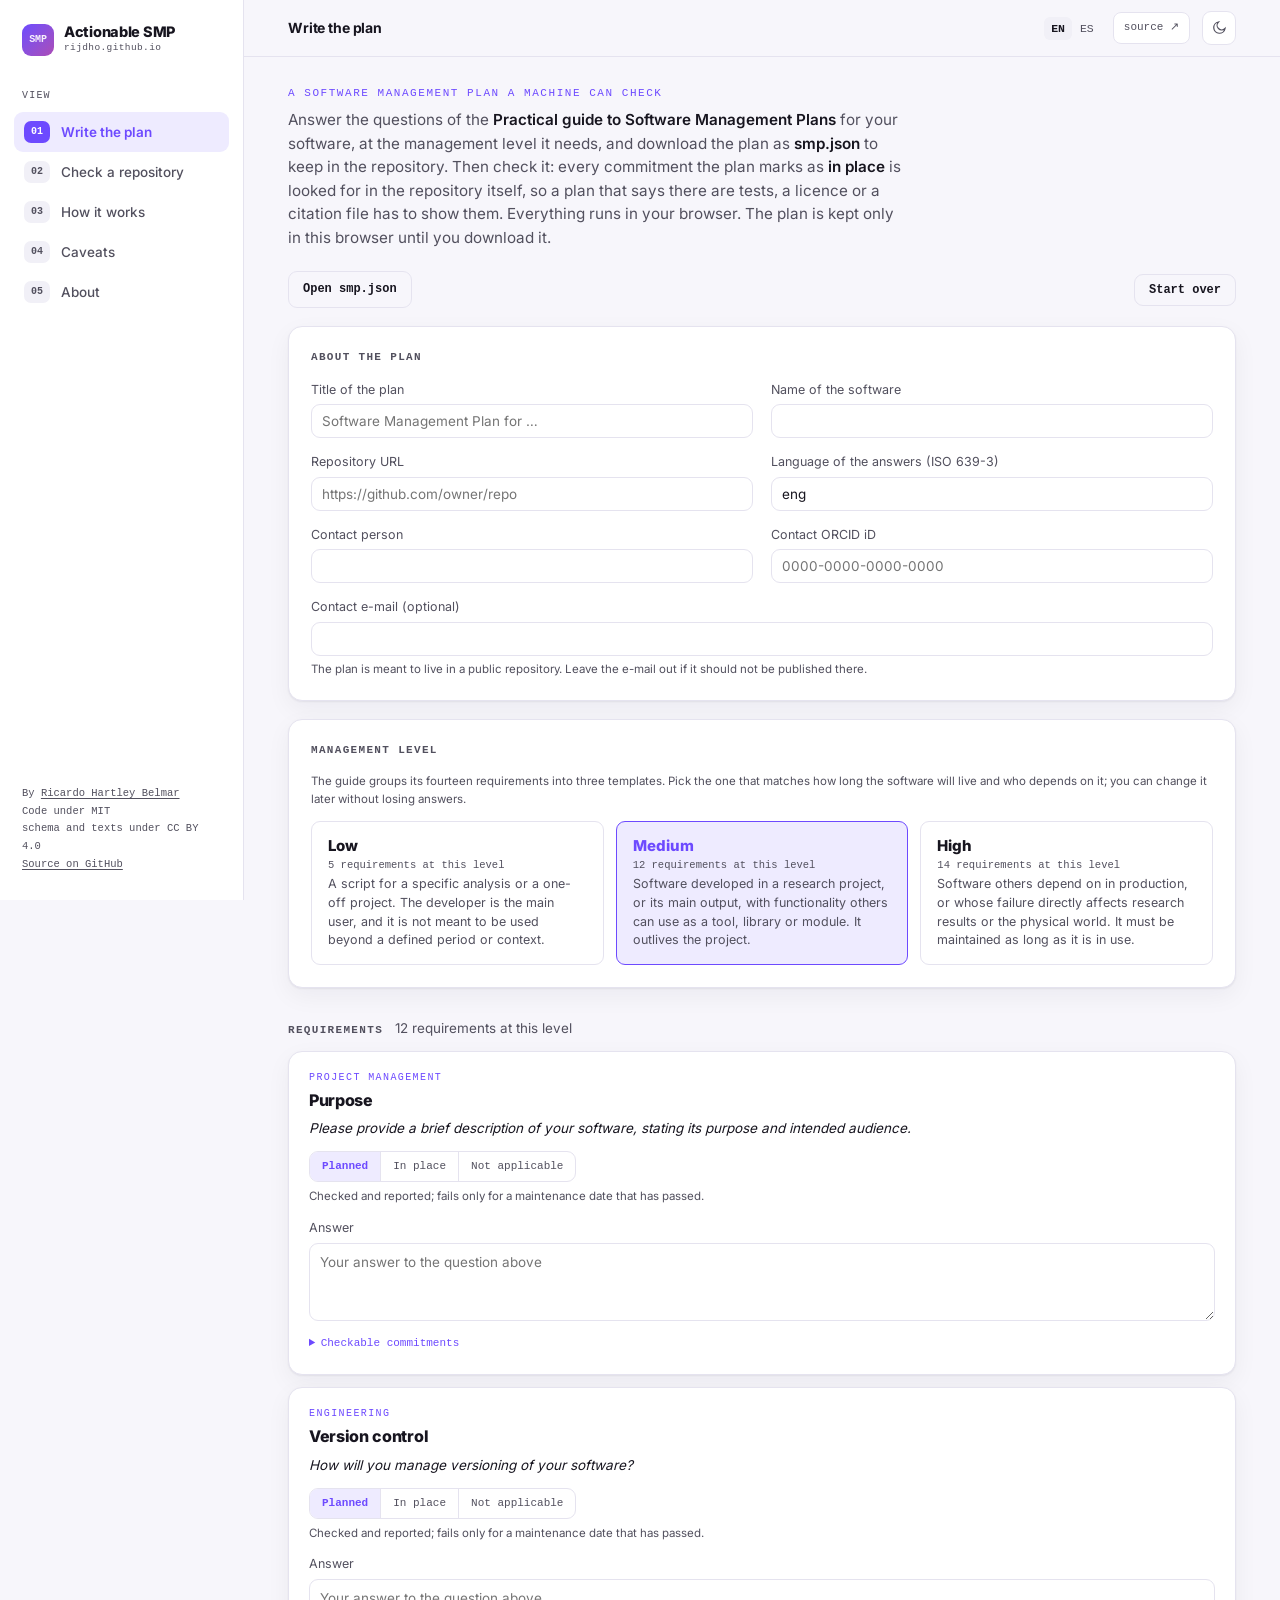
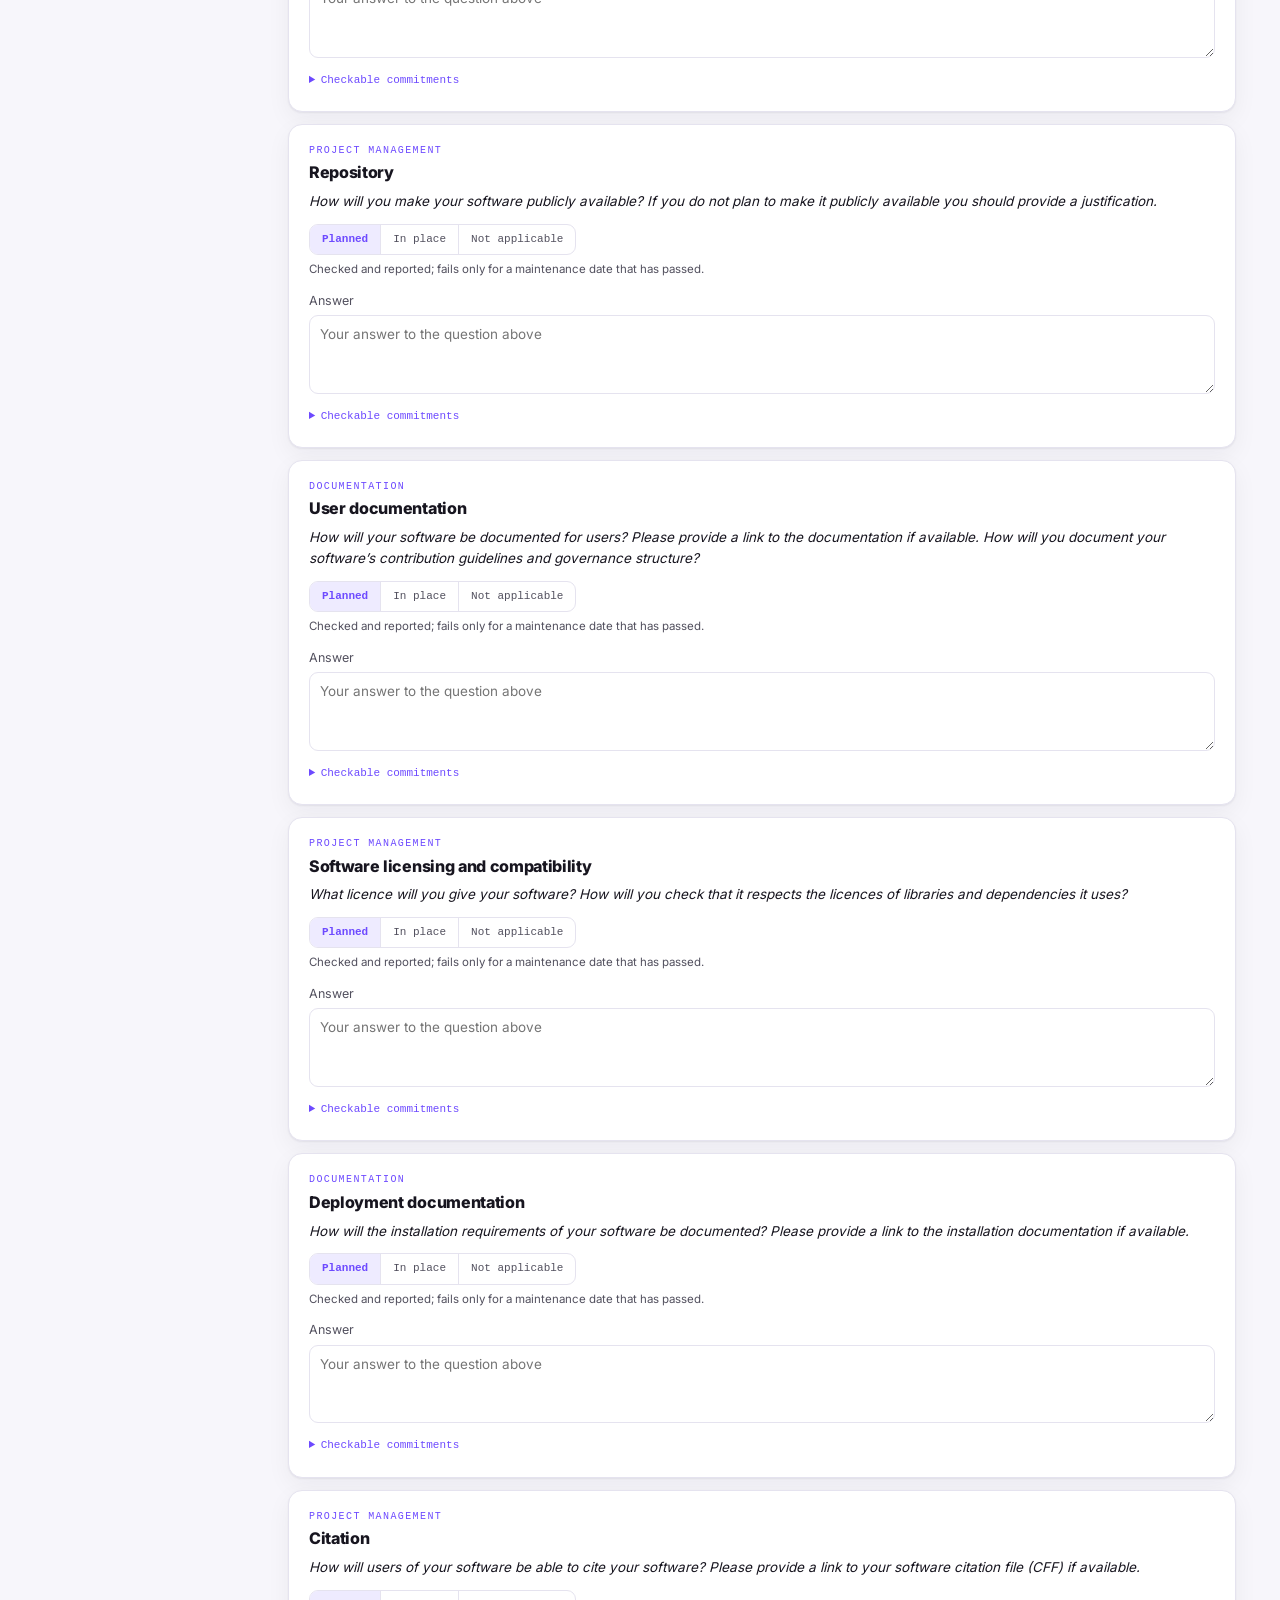
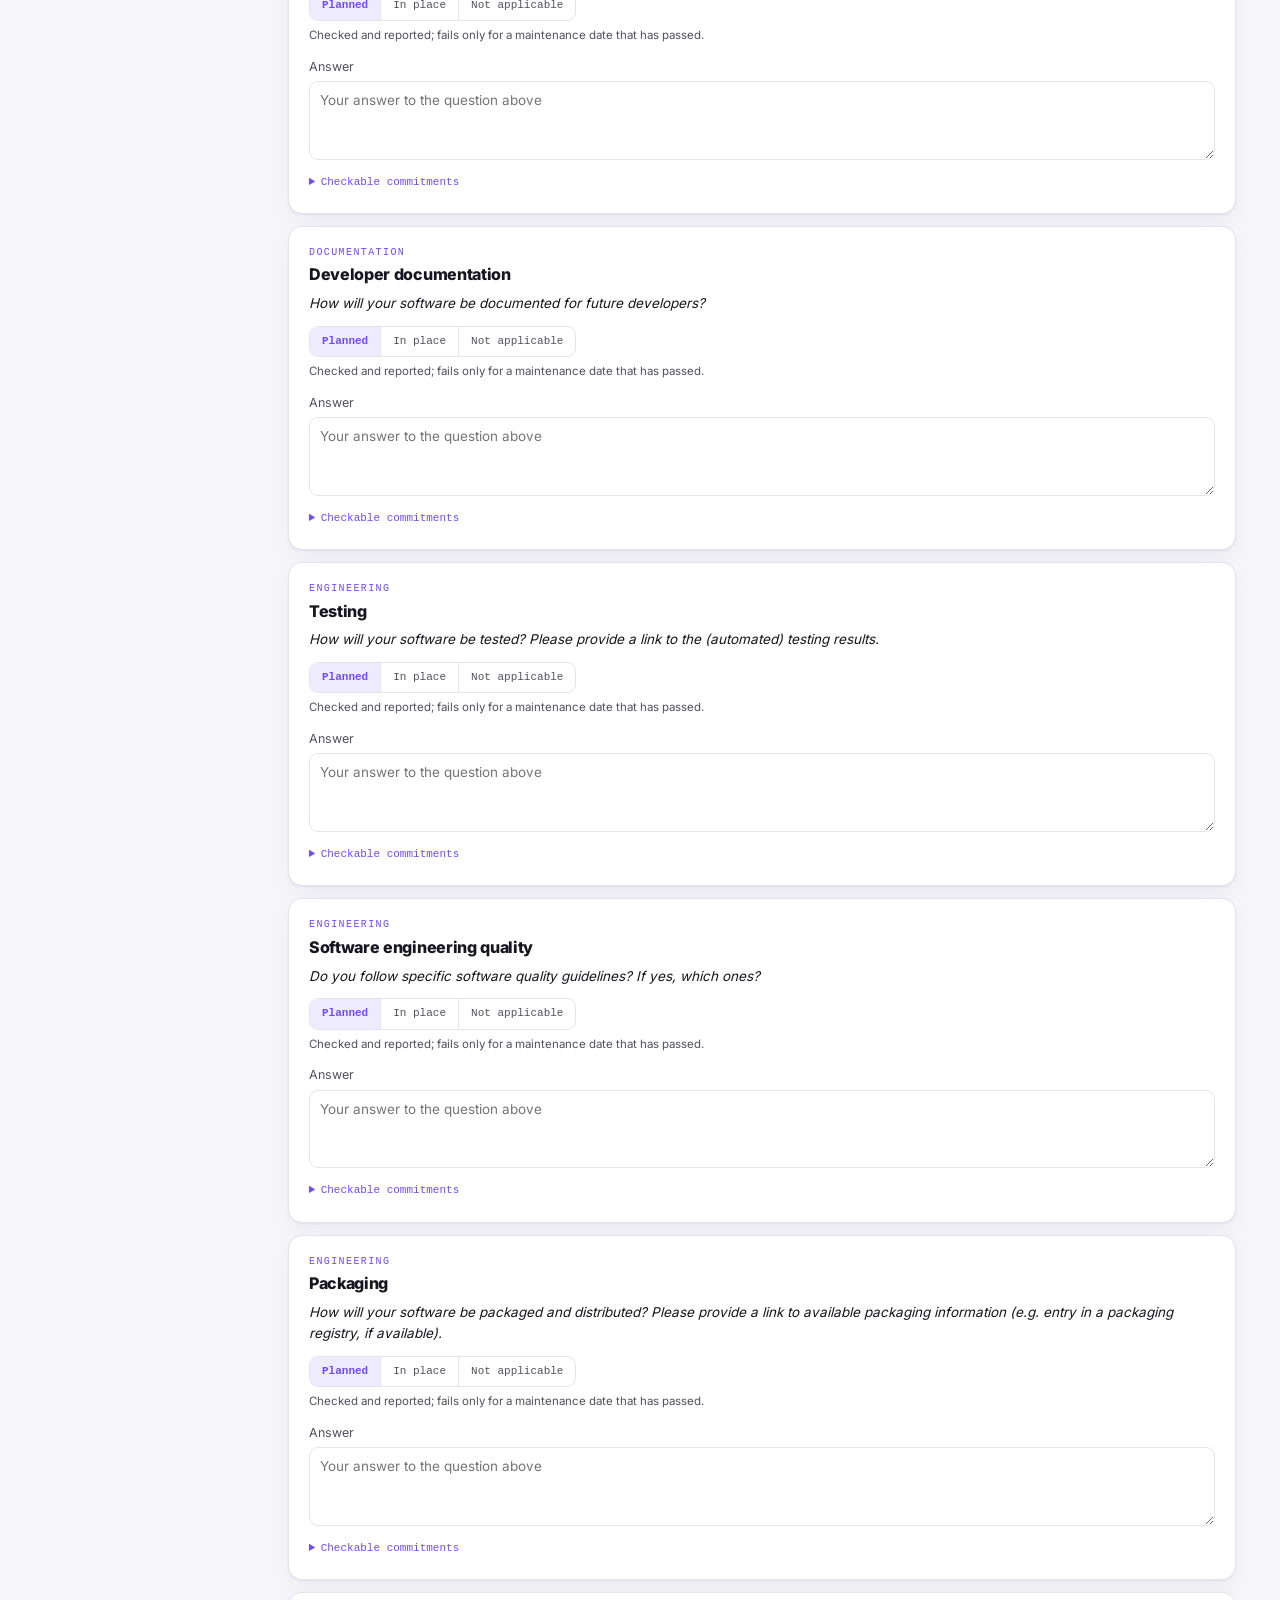
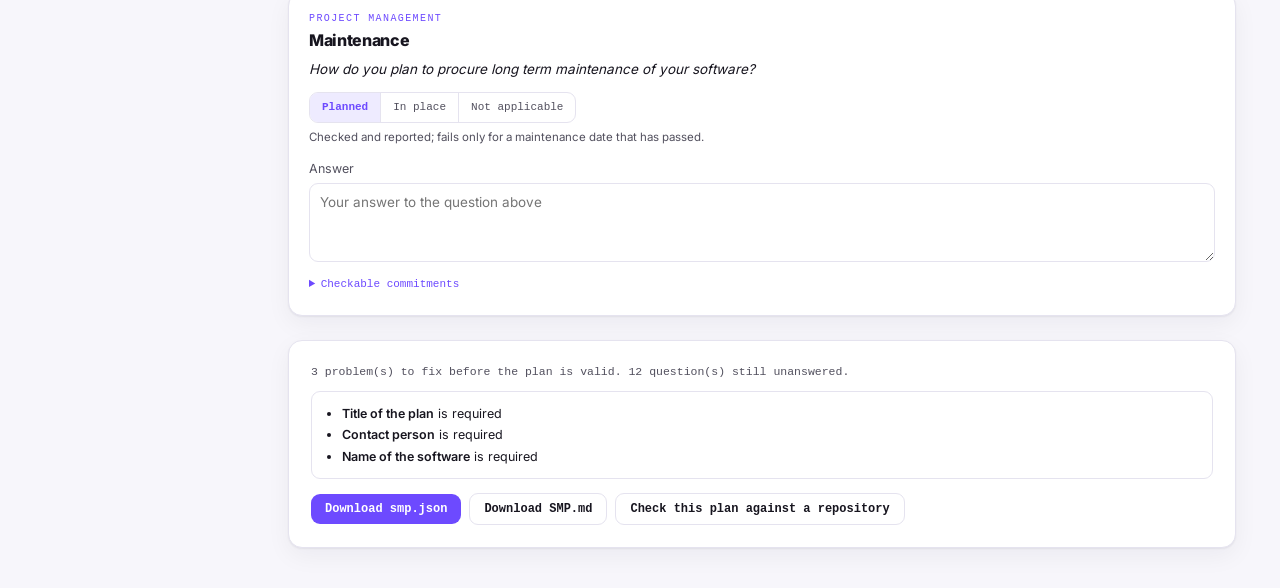
==== index.html @ 316aa871 "Actionable SMP: write a Software Management Plan as smp.json and check it against the repository A s" ====
<!doctype html>
<html lang="en">
<head>
  <meta charset="utf-8" />
  <meta name="viewport" content="width=device-width, initial-scale=1" />
  <!-- Writing a plan touches no network at all; checking one talks to exactly two GitHub hosts.
       Saying so in a policy the browser enforces turns that promise into a guarantee: a font
       CDN slipped in by accident, or an escape missed in a future edit, is blocked rather than
       silently working. `frame-ancestors` is ignored in a meta tag and GitHub Pages cannot set
       headers, so clickjacking is not covered here. -->
  <meta http-equiv="Content-Security-Policy" content="
    default-src 'none';
    script-src 'self';
    style-src 'self';
    font-src 'self';
    img-src 'self' data:;
    connect-src https://api.github.com https://raw.githubusercontent.com;
    form-action 'none';
    base-uri 'none';
    object-src 'none'" />
  <title>Actionable SMP: a Software Management Plan a machine can check</title>
  <meta name="description" data-i18n-attr="content:meta.description"
        content="Write a Software Management Plan as a machine-readable smp.json, following the Practical guide to Software Management Plans, and check what the plan promises against what the repository actually shows." />
  <link rel="icon" href="data:image/svg+xml,%3Csvg xmlns='http://www.w3.org/2000/svg' viewBox='0 0 32 32'%3E%3Crect width='32' height='32' rx='7' fill='%236d4aff'/%3E%3Ctext x='16' y='21' font-size='11' text-anchor='middle' fill='%23ffffff' font-family='monospace' font-weight='bold'%3ESMP%3C/text%3E%3C/svg%3E" />
  <!-- The shared look (a synced copy of the house style), then this tool's own styles. -->
  <link rel="stylesheet" href="./house/house.css?v=18" />
  <link rel="stylesheet" href="./style.css?v=18" />
  <script src="./src/theme-boot.js?v=18"></script>
</head>
<body>
  <div class="app" id="app">
    <aside class="rail" id="rail">
      <div class="brand-mark">
        <a class="brand-glyph" href="./" tabindex="-1" aria-hidden="true"></a>
        <div>
          <p class="brand-name"><a href="./">Actionable SMP</a></p>
          <a class="brand-sub" href="https://rijdho.github.io">rijdho.github.io</a>
        </div>
      </div>
      <p class="nav-label" data-i18n="nav.label">View</p>
      <nav aria-label="View" data-i18n-attr="aria-label:nav.label">
        <button class="nav-item active" data-view="plan" type="button">
          <span class="nav-step">01</span><span data-i18n="nav.plan">Write the plan</span></button>
        <button class="nav-item" data-view="check" type="button">
          <span class="nav-step">02</span><span data-i18n="nav.check">Check a repository</span></button>
        <button class="nav-item" data-view="how" type="button">
          <span class="nav-step">03</span><span data-i18n="how.title">How it works</span></button>
        <button class="nav-item" data-view="caveats" type="button">
          <span class="nav-step">04</span><span data-i18n="caveats.title">Caveats</span></button>
        <button class="nav-item" data-view="about" type="button">
          <span class="nav-step">05</span><span data-i18n="about.title">About</span></button>
      </nav>
      <div class="rail-foot">
        <span data-i18n-html="rail.by">By <a href="https://rijdho.github.io" target="_blank" rel="noreferrer">Ricardo Hartley Belmar</a></span><br />
        <span data-i18n="rail.license.code">Code under MIT</span><br />
        <span data-i18n="rail.license.data">schema and texts under CC BY 4.0</span><br />
        <a href="https://github.com/rijdho/smp-template" target="_blank" rel="noreferrer" data-i18n="rail.source">Source on GitHub</a>
      </div>
    </aside>
    <button class="rail-backdrop" id="rail-backdrop" type="button" tabindex="-1" aria-hidden="true"></button>
    <div class="main-col">
      <div class="cmdbar">
        <button class="menu-btn" id="menu" type="button" aria-controls="rail" aria-expanded="false"
                aria-label="Open the menu" data-i18n-attr="aria-label:ui.menu.aria">
          <svg viewBox="0 0 24 24" aria-hidden="true"><path d="M4 7h16M4 12h16M4 17h16" /></svg>
        </button>
        <h1 class="cmd-title" id="cmd-title" data-i18n="nav.plan">Write the plan</h1>
        <div class="cmd-spacer"></div>
        <nav class="langs" id="lang" aria-label="Language" data-i18n-attr="aria-label:ui.lang.aria"></nav>
        <a class="ghost-btn" href="https://github.com/rijdho/smp-template" target="_blank" rel="noreferrer"
           data-i18n="ui.brand.source">source ↗</a>
        <button class="icon-btn" id="theme" type="button" aria-label="Toggle light/dark theme"
                data-i18n-attr="title:ui.theme.title;aria-label:ui.theme.aria">
          <svg viewBox="0 0 24 24" aria-hidden="true"><path d="M21 12.8A8.5 8.5 0 1 1 11.2 3a6.6 6.6 0 0 0 9.8 9.8Z" /></svg>
        </button>
      </div>
      <main class="content">
        <div class="content-inner">

          <!-- ── 01 Write the plan ─────────────────────────────────────────── -->
          <section class="view" data-view="plan">
            <p class="eyebrow" data-i18n="ui.brand.tagline">A Software Management Plan a machine can check</p>
            <p class="lede" data-i18n-html="ui.lede"></p>

            <!-- Starting a plan: open an existing one, or clear this one. Finishing it is at the bottom. -->
            <div class="toolbar" id="toolbar">
              <label class="btn ghost file-btn"><span data-i18n="plan.import">Open smp.json</span>
                <input type="file" id="import-file" accept=".json,application/json" /></label>
              <span class="validity" id="import-status" aria-live="polite"></span>
              <div class="cmd-spacer"></div>
              <button class="btn ghost danger-quiet" id="new-plan" type="button" data-i18n="plan.new">Start over</button>
            </div>

            <section class="panel">
              <h2 class="panel-title" data-i18n="plan.meta.title">About the plan</h2>
              <div class="grid2">
                <label class="field"><span data-i18n="plan.title.label">Title of the plan</span>
                  <input class="input" data-bind="title" autocomplete="off"
                         data-i18n-attr="placeholder:plan.title.ph" placeholder="Software Management Plan for …" /></label>
                <label class="field"><span data-i18n="plan.software.label">Name of the software</span>
                  <input class="input" data-bind="software.title" autocomplete="off" /></label>
                <label class="field"><span data-i18n="plan.repo.label">Repository URL</span>
                  <input class="input" data-bind="software.repository_url" autocomplete="off" spellcheck="false"
                         data-i18n-attr="placeholder:plan.repo.ph" placeholder="https://github.com/owner/repo" /></label>
                <label class="field"><span data-i18n="plan.lang.label">Language of the answers (ISO 639-3)</span>
                  <input class="input" data-bind="language" autocomplete="off" spellcheck="false" maxlength="3" /></label>
                <label class="field"><span data-i18n="plan.contact.label">Contact person</span>
                  <input class="input" data-bind="contact.name" autocomplete="off" /></label>
                <label class="field"><span data-i18n="plan.orcid.label">Contact ORCID iD</span>
                  <input class="input" data-bind="contact.contact_id.identifier" autocomplete="off" spellcheck="false"
                         data-i18n-attr="placeholder:plan.orcid.ph" placeholder="0000-0000-0000-0000" /></label>
                <label class="field span2"><span data-i18n="plan.mbox.label">Contact e-mail (optional)</span>
                  <input class="input" data-bind="contact.mbox" type="email" autocomplete="off" />
                  <span class="hint" data-i18n="plan.mbox.hint"></span></label>
              </div>
            </section>

            <section class="panel">
              <h2 class="panel-title" data-i18n="plan.level.title">Management level</h2>
              <p class="hint" data-i18n="plan.level.hint"></p>
              <div class="levels" id="levels" role="radiogroup" data-i18n-attr="aria-label:plan.level.title"></div>
            </section>

            <div class="reqs-head">
              <h2 class="panel-title" data-i18n="plan.reqs.title">Requirements</h2>
              <span class="muted" id="reqs-count"></span>
            </div>
            <div id="reqs"></div>

            <!-- Finishing a plan: what is still wrong with it, then what to do with it. -->
            <section class="panel finish">
              <div class="validity" id="validity" aria-live="polite"></div>
              <ul class="problems" id="problems" hidden></ul>
              <div class="toolbar">
                <button class="btn" id="dl-json" type="button" data-i18n="plan.dl.json">Download smp.json</button>
                <button class="btn ghost" id="dl-md" type="button" data-i18n="plan.dl.md">Download SMP.md</button>
                <button class="btn ghost" id="to-check" type="button" data-i18n="plan.toCheck">Check this plan against a repository</button>
              </div>
            </section>
          </section>

          <!-- ── 02 Check a repository ─────────────────────────────────────── -->
          <section class="view" data-view="check" hidden>
            <p class="eyebrow" data-i18n="check.eyebrow">The check</p>
            <p class="lede" data-i18n-html="check.lede"></p>
            <form class="panel" id="check-form" novalidate>
              <label class="field"><span data-i18n="check.repo.label">GitHub repository</span>
                <input class="input" id="repo" autocomplete="off" spellcheck="false"
                       data-i18n-attr="placeholder:check.repo.ph" placeholder="owner/repo or https://github.com/owner/repo" /></label>
              <div class="field">
                <span data-i18n="check.source.label">Plan to check</span>
                <div class="radios" role="radiogroup" data-i18n-attr="aria-label:check.source.label">
                  <label class="chk"><input type="radio" name="source" value="repo" checked />
                    <span data-i18n="check.source.repo">smp.json from the repository</span></label>
                  <label class="chk"><input type="radio" name="source" value="editor" />
                    <span data-i18n="check.source.editor">The plan in the editor</span></label>
                </div>
              </div>
              <div class="actions">
                <button class="btn" id="check-go" type="submit" data-i18n="check.go">Check</button>
                <span class="muted" id="check-status" aria-live="polite"></span>
              </div>
              <div class="msg" id="check-error" hidden></div>
            </form>

            <section class="panel" id="check-results" hidden aria-live="polite">
              <div class="panel-h">
                <h2 class="panel-title" data-i18n="check.results">Result</h2>
                <span class="muted mono" id="check-of"></span>
              </div>
              <div class="result-actions">
                <button class="btn ghost small" id="dl-report" type="button" data-i18n="check.dlReport">Download report (.md)</button>
                <button class="btn ghost small" id="to-editor" type="button" hidden data-i18n="check.toEditor">Open this plan in the editor</button>
              </div>
              <div class="stats" id="check-stats"></div>
              <div class="notes" id="check-notes"></div>
              <ul class="problems" id="check-problems" hidden></ul>
              <div id="check-list"></div>
            </section>

            <section class="panel">
              <h2 class="panel-title" data-i18n="check.action.title">Run the same check in CI</h2>
              <p class="hint" data-i18n="check.action.lede"></p>
              <pre class="code"><code>- uses: actions/checkout@v4
- uses: rijdho/smp-template@main
  with:
    plan: smp.json</code></pre>
            </section>
          </section>

          <!-- ── 03 How it works ───────────────────────────────────────────── -->
          <section class="view prose" data-view="how" hidden>
            <p class="eyebrow" data-i18n="how.eyebrow">Method</p>
            <p class="lede" data-i18n="how.lede"></p>
            <h2 data-i18n="how.req.title">The fourteen requirements and the three levels</h2>
            <p data-i18n-html="how.req.body"></p>
            <div class="tablewrap"><table class="req-table" id="req-table"></table></div>
            <p class="hint xwalk-note" data-i18n-html="how.xwalk.note"></p>
            <h2 data-i18n="how.status.title">Planned, in place, not applicable</h2>
            <p data-i18n-html="how.status.body"></p>
            <h2 data-i18n="how.file.title">The file</h2>
            <p data-i18n-html="how.file.body"></p>
            <p><a href="./schema/smp.schema.json" target="_blank" rel="noreferrer">schema/smp.schema.json</a></p>
            <h2 data-i18n="how.guide.title">Two places where the guide contradicts itself</h2>
            <p data-i18n-html="how.guide.body"></p>
            <h2 data-i18n="how.cli.title">The same check on the command line and in CI</h2>
            <pre class="code"><code>node bin/smp-check.mjs [dir] [--plan smp.json] [--strict] [--format text|md|json] [--lang en|es]</code></pre>
            <h2 data-i18n="how.related.title">Related work</h2>
            <p data-i18n-html="how.related.body"></p>
          </section>

          <!-- ── 04 Caveats ────────────────────────────────────────────────── -->
          <section class="view prose" data-view="caveats" hidden>
            <p class="eyebrow" data-i18n="caveats.eyebrow">Limits</p>
            <p class="lede" data-i18n="caveats.lede"></p>
            <ul class="caveats">
              <li data-i18n-html="caveats.1"></li>
              <li data-i18n-html="caveats.2"></li>
              <li data-i18n-html="caveats.3"></li>
              <li data-i18n-html="caveats.4"></li>
              <li data-i18n-html="caveats.5"></li>
              <li data-i18n-html="caveats.6"></li>
            </ul>
          </section>

          <!-- ── 05 About ──────────────────────────────────────────────────── -->
          <section class="view prose" data-view="about" hidden>
            <p class="eyebrow" data-i18n="about.eyebrow">About</p>
            <p data-i18n-html="about.p1"></p>
            <p data-i18n-html="about.p2"></p>
            <p data-i18n-html="about.p3"></p>
          </section>

        </div>
      </main>
    </div>
  </div>
  <script type="module" src="./src/app.js?v=18"></script>
</body>
</html>
---- house/house.css ----
/* house-style 1.0.4
   The "violet" design language shared by rijdho's public tools (fair-repo-audit, coara-action-planner,
   orcid-finder, chilean-altoutputs), ported from the cris-eilein house style. This file is the ORIGINAL:
   projects keep an exact copy (synced by their `sync-house` script) and a test fails if the copy drifts.
   Edit here, bump the version, sync into each project, redeploy it.

   Layers, top to bottom:
     1. fonts          self-hosted Inter Variable (./fonts): never a font CDN
     2. tokens         palette (light, dark, and the OS preference before JS runs)
     3. interface      stable names components and charts read (--bg, --text, --accent...)
     4. base           body, headings, links, focus, scrollbars
     5. shell          rail + command bar + content, with a drawer below 880px
     6. components     eyebrow, lede, card, buttons, language switch, site footer
   Data colours (the FAIR categorical and level palettes) live in the tokens, kept apart from the
   chrome and validated for colour-vision deficiency against each mode's card surface. */

/* ── 1. Fonts ─────────────────────────────────────────────────────────────── */
@font-face {
  font-family: "Inter Variable"; font-style: normal; font-display: swap; font-weight: 100 900;
  src: url("./fonts/inter-latin-wght-normal.woff2") format("woff2-variations");
  unicode-range: U+0000-00FF, U+0131, U+0152-0153, U+02BB-02BC, U+02C6, U+02DA, U+02DC, U+0304, U+0308, U+0329, U+2000-206F, U+2074, U+20AC, U+2122, U+2191, U+2193, U+2212, U+2215, U+FEFF, U+FFFD;
}
@font-face {
  font-family: "Inter Variable"; font-style: normal; font-display: swap; font-weight: 100 900;
  src: url("./fonts/inter-latin-ext-wght-normal.woff2") format("woff2-variations");
  unicode-range: U+0100-02BA, U+02BD-02C5, U+02C7-02CC, U+02CE-02D7, U+02DD-02FF, U+0304, U+0308, U+0329, U+1D00-1DBF, U+1E00-1E9F, U+1EF2-1EFF, U+2020, U+20A0-20AB, U+20AD-20C0, U+2113, U+2C60-2C7F, U+A720-A7FF;
}

/* ── 2. Tokens ────────────────────────────────────────────────────────────── */
:root {
  --paper: #f7f6fb;
  --surface: #ffffff;
  --surface-2: #f1f0f7;
  --surface-3: #eae8f3;
  --ink: #17151f;
  --ink-2: #52505e;
  --hairline: #e5e3ef;
  --hair: #edecf5;
  --brand: #6d4aff;
  --brand-soft: #eeebff;
  --accent-ink: #ffffff;
  --shadow: 0 1px 2px rgba(23, 21, 31, 0.06), 0 8px 24px rgba(23, 21, 31, 0.05);
  --r: 14px;
  --r-sm: 9px;
  --disp: "Inter Variable", "Inter", "Helvetica Neue", Helvetica, Arial, system-ui, sans-serif;
  --body-f: "Inter Variable", "Inter", system-ui, -apple-system, "Segoe UI", Roboto, sans-serif;
  --mono: ui-monospace, "SF Mono", "JetBrains Mono", Menlo, Consolas, monospace;

  /* data palette: FAIR categorical + levels */
  --f-F: #2f7bd0; --f-A: #b56c1f; --f-I: #1f9670; --f-R: #b3559a;
  --lvl-hi: #1f9670; --lvl-mid: #c08519; --lvl-lo: #c0463d;
  --lvl-hi-ink: #1f9670; --lvl-mid-ink: #c08519; --lvl-lo-ink: #c0463d;
}
:root[data-theme="dark"] {
  --paper: #121118;
  --surface: #1b1a22;
  --surface-2: #232230;
  --surface-3: #2c2a3a;
  --ink: #eceaf3;
  --ink-2: #a9a7b5;
  --hairline: #2c2a38;
  --hair: #262432;
  --brand: #8b7bff;
  --brand-soft: #221f35;
  --accent-ink: #121118;
  --shadow: 0 1px 2px rgba(0, 0, 0, 0.4), 0 10px 30px rgba(0, 0, 0, 0.35);
  --f-F: #3f8fe0; --f-A: #c67d30; --f-I: #2aa87a; --f-R: #c46bad;
  /* fills darkened into the dark lightness band; inks kept lighter for text */
  --lvl-hi: #2aa87a; --lvl-mid: #c08519; --lvl-lo: #bd4740;
  --lvl-hi-ink: #2aa87a; --lvl-mid-ink: #d99a2b; --lvl-lo-ink: #d1544b;
}
/* Before JS stamps data-theme, follow the OS preference. */
@media (prefers-color-scheme: dark) {
  :root:not([data-theme="light"]) {
    --paper: #121118;
    --surface: #1b1a22;
    --surface-2: #232230;
    --surface-3: #2c2a3a;
    --ink: #eceaf3;
    --ink-2: #a9a7b5;
    --hairline: #2c2a38;
    --hair: #262432;
    --brand: #8b7bff;
    --brand-soft: #221f35;
    --accent-ink: #121118;
    --shadow: 0 1px 2px rgba(0, 0, 0, 0.4), 0 10px 30px rgba(0, 0, 0, 0.35);
    --f-F: #3f8fe0; --f-A: #c67d30; --f-I: #2aa87a; --f-R: #c46bad;
    --lvl-hi: #2aa87a; --lvl-mid: #c08519; --lvl-lo: #bd4740;
    --lvl-hi-ink: #2aa87a; --lvl-mid-ink: #d99a2b; --lvl-lo-ink: #d1544b;
  }
}

/* ── 3. Interface (stable names; map a project's own names onto these) ────── */
:root {
  --bg: var(--paper);
  --surface-alt: var(--surface-2);
  --border: var(--hairline);
  --text: var(--ink);
  --muted: var(--ink-2);
  --accent: var(--brand);
  --track: var(--surface-3);
  --sans: var(--body-f);
}

/* ── 4. Base ──────────────────────────────────────────────────────────────── */
* { box-sizing: border-box; }
html { -webkit-text-size-adjust: 100%; }
body { margin: 0; font-family: var(--sans); background: var(--bg); color: var(--text);
  line-height: 1.5; font-size: 15px; -webkit-font-smoothing: antialiased;
  transition: background 0.2s, color 0.2s; }
a { color: var(--accent); text-underline-offset: 2px; }
code { font-family: var(--mono); font-size: .9em; }
.mono { font-family: var(--mono); }
h1, h2, h3 { font-family: var(--disp); font-weight: 800; letter-spacing: -0.02em; text-wrap: balance; }
::selection { background: var(--brand); color: #fff; }
:focus-visible { outline: 2px solid var(--brand); outline-offset: 2px; border-radius: 4px; }
::-webkit-scrollbar { width: 8px; height: 8px; }
::-webkit-scrollbar-thumb { background: var(--surface-3); border-radius: 4px; }
::-webkit-scrollbar-thumb:hover { background: var(--ink-2); }
::-webkit-scrollbar-track { background: transparent; }

/* ── 5. Shell: rail + command bar ─────────────────────────────────────────── */
.app { display: grid; grid-template-columns: 244px 1fr; min-height: 100vh; }

.rail { background: var(--surface); border-right: 1px solid var(--hairline);
  display: flex; flex-direction: column; gap: 2px;
  padding: 18px 14px; position: sticky; top: 0; height: 100vh; }
.brand-mark { display: flex; align-items: center; gap: 10px; padding: 6px 8px 20px; text-decoration: none; }
/* The glyph's letters come from the project: style="--glyph: 'F'" on the element. */
.brand-glyph { width: 32px; height: 32px; border-radius: 9px; flex: none; position: relative;
  background: linear-gradient(135deg, var(--brand), color-mix(in oklab, var(--brand), #db2777 55%)); }
.brand-glyph::after { content: var(--glyph, ""); position: absolute; inset: 0; display: grid; place-items: center;
  font-family: var(--mono); font-size: 13px; font-weight: 700; color: rgba(255, 255, 255, 0.92); }
.brand-name { font-family: var(--disp); font-weight: 800; letter-spacing: -0.02em; font-size: 14.5px;
  line-height: 1.05; color: var(--ink); margin: 0; }
.brand-sub { font-family: var(--mono); font-size: 9.5px; color: var(--ink-2); letter-spacing: .04em; margin-top: 2px; }
/* The site line under the name links to rijdho.github.io in every tool (1.0.2). */
a.brand-sub { display: block; text-decoration: none; }
a.brand-sub:hover { color: var(--brand); text-decoration: underline; }
/* The icon and the name link to the tool's own start page (1.0.3). */
a.brand-glyph { display: block; }
.brand-name a { color: inherit; text-decoration: none; }
.brand-name a:hover { color: var(--brand); }
/* The family line under the site line: "Part of Metaudits" (1.0.4). */
.brand-family { font-family: var(--mono); font-size: 9.5px; color: var(--ink-2); letter-spacing: .04em; margin: 2px 0 0; }
.brand-family a { color: inherit; text-decoration: none; }
.brand-family a:hover { color: var(--brand); text-decoration: underline; }

.nav-label { font-family: var(--mono); font-size: 10px; letter-spacing: .12em; text-transform: uppercase;
  color: var(--ink-2); padding: 10px 8px 6px; }
.nav-item { display: flex; align-items: center; gap: 11px; padding: 9px 10px; border-radius: var(--r-sm);
  color: var(--ink-2); border: none; background: none; width: 100%; text-align: left; cursor: pointer;
  font-family: var(--body-f); font-size: 13.5px; font-weight: 500; text-decoration: none; }
.nav-item:hover { background: var(--surface-2); color: var(--ink); }
.nav-item.active { background: var(--brand-soft); color: var(--brand); font-weight: 600; }
.nav-step { width: 26px; height: 22px; border-radius: 7px; flex: none; display: grid; place-items: center;
  font-family: var(--mono); font-size: 10px; font-weight: 600;
  background: var(--surface-2); color: var(--ink-2); }
.nav-item.active .nav-step { background: var(--brand); color: #fff; }
.rail-foot { margin-top: auto; font-family: var(--mono); font-size: 10.5px; color: var(--ink-2);
  padding: 8px; line-height: 1.7; }
.rail-foot a { color: var(--ink-2); }
.rail-foot a:hover { color: var(--brand); }

.main-col { min-width: 0; display: flex; flex-direction: column; }
/* Content column anchored to the rail: one shared left gutter with the command bar. */
.content { padding: 28px 44px 40px; flex: 1; }
.content-inner { max-width: 980px; margin: 0; }

.cmdbar { position: sticky; top: 0; z-index: 30; display: flex; align-items: center; gap: 12px;
  padding: 11px 44px; background: color-mix(in oklab, var(--paper), transparent 8%);
  backdrop-filter: saturate(1.4) blur(10px); border-bottom: 1px solid var(--hairline); }
.cmd-title { font-family: var(--disp); font-weight: 700; font-size: 14px; letter-spacing: -0.01em; color: var(--ink); }
.cmd-spacer { flex: 1; }

.menu-btn { display: none; align-items: center; justify-content: center; width: 36px; height: 36px; flex: none;
  border: 1px solid var(--hairline); border-radius: var(--r-sm); background: var(--surface); color: var(--ink); cursor: pointer; }
.menu-btn svg { width: 17px; height: 17px; stroke: currentColor; fill: none; stroke-width: 1.8; }
.rail-backdrop { display: none; }

@media (max-width: 880px) {
  .app { grid-template-columns: 1fr; }
  .rail { position: fixed; top: 0; left: -280px; width: 260px; height: 100vh; overflow-y: auto; z-index: 60; transition: left 0.2s ease; }
  .app.rail-open .rail { left: 0; box-shadow: 0 0 40px rgba(0, 0, 0, 0.25); }
  .app.rail-open .rail-backdrop { display: block; position: fixed; inset: 0; z-index: 55; border: none; background: rgba(0, 0, 0, 0.35); }
  .menu-btn { display: inline-flex; }
  .content { padding: 20px 16px 32px; }
  .cmdbar { padding: 11px 14px; }
  .site-foot { padding: 18px 16px 28px; }
}
/* Phones: the command bar keeps menu, title, languages and theme; the source link, always repeated in
   the house footer, steps out so nothing is pushed past the edge. Buttons never shrink. */
.menu-btn, .icon-btn, .ghost-btn, .langs { flex: none; }
.cmd-title { min-width: 0; overflow: hidden; text-overflow: ellipsis; white-space: nowrap; }
@media (max-width: 480px) {
  .cmdbar { gap: 8px; }
  .cmdbar .ghost-btn { display: none; }
}

/* ── 6. Components ────────────────────────────────────────────────────────── */
.eyebrow { font-family: var(--mono); font-size: 11px; letter-spacing: .14em; text-transform: uppercase;
  color: var(--brand); }
.lede { color: var(--muted); font-size: .95rem; max-width: 62ch; margin-top: 6px; }
.lede b, .lede strong { color: var(--text); font-weight: 600; }
.muted { color: var(--muted); font-size: .84rem; }

.card { background: var(--surface); border: 1px solid var(--border); border-radius: var(--r); padding: 22px;
  box-shadow: var(--shadow); }
.card h3 { margin: 0 0 15px; font-size: .8rem; font-family: var(--mono); letter-spacing: .04em;
  text-transform: uppercase; color: var(--muted); font-weight: 600; }

.icon-btn { width: 34px; height: 34px; border-radius: var(--r-sm); border: 1px solid var(--hairline);
  background: var(--surface); display: grid; place-items: center; color: var(--ink-2); cursor: pointer; }
.icon-btn:hover { color: var(--ink); border-color: var(--ink-2); }
.icon-btn svg { width: 16px; height: 16px; stroke: currentColor; fill: none; stroke-width: 1.8; }
.ghost-btn { font-family: var(--mono); font-size: 11px; color: var(--ink-2);
  border: 1px solid var(--hairline); background: var(--surface); white-space: nowrap;
  border-radius: 8px; padding: 6px 10px; cursor: pointer; text-decoration: none; }
.ghost-btn:hover { color: var(--brand); border-color: var(--ink-2); }
.btn { font-family: var(--mono); background: var(--brand); color: var(--accent-ink); border: none;
  border-radius: var(--r-sm); padding: 10px 18px; font-weight: 700; cursor: pointer; }
.btn:hover { filter: brightness(1.07); }
.btn.ghost { background: none; border: 1px solid var(--border); color: var(--text); }
.btn.ghost:hover { border-color: var(--brand); color: var(--brand); filter: none; }

/* Filter chips (pill toggles); the pressed one carries aria-pressed="true". */
.chip { font-family: var(--mono); font-size: .76rem; border: 1px solid var(--border); background: var(--surface);
  color: var(--muted); border-radius: 999px; padding: 4px 11px; cursor: pointer; }
.chip:hover { border-color: var(--brand); color: var(--brand); }
.chip[aria-pressed="true"] { border-color: var(--brand); color: var(--brand); background: var(--brand-soft); font-weight: 600; }

.langs { display: flex; gap: 1px; font-family: var(--mono); font-size: 11.5px; }
.langs button { border: none; background: none; color: var(--ink-2); padding: 5px 7px; border-radius: 6px;
  cursor: pointer; font-family: var(--mono); font-size: 11.5px; }
.langs button[aria-current="true"] { color: var(--ink); background: var(--surface-2); font-weight: 600; }

/* The house footer, the same on every tool:
     By <author> (ORCID <id>) · <licences> · Source on GitHub[ · DOI <doi>]
   The DOI item appears once the project is archived on Zenodo (concept DOI). */
.site-foot { border-top: 1px solid var(--hairline); padding: 18px 44px 28px; font-size: 12.5px;
  color: var(--muted); line-height: 1.7; }
.site-foot a { color: var(--muted); }
.site-foot a:hover { color: var(--brand); }
.site-foot .sep { margin: 0 .45em; opacity: .6; }

/* Tables inside cards */
.card table { width: 100%; border-collapse: collapse; font-size: .82rem; }
.card th { text-align: left; font-family: var(--mono); font-size: .72rem; letter-spacing: .04em; text-transform: uppercase;
  color: var(--muted); font-weight: 600; padding: 6px 8px; }
.card td { border-top: 1px solid var(--hair); padding: 6px 8px; }

@media (prefers-reduced-motion: reduce) { * { transition: none !important; animation: none !important; } }
---- style.css ----
/* Actionable SMP: the violet family house style on the rail + command-bar shell.
   The shared look (tokens, shell, components, the self-hosted Inter font) comes from
   house/house.css, a synced copy of the house style loaded first; what stays here is what
   this tool adds. Chrome is violet and never encodes meaning. The only semantic colour is the
   check's verdict (evidenced, pending, missing), drawn from the house level palette, and only
   verdict items carry the 3px left border. */


[hidden] { display: none !important; }
body { background: var(--paper); color: var(--ink); font-family: var(--body-f); line-height: 1.55; }
.eyebrow { letter-spacing: 0.14em; margin: 0; }
.brand-glyph::after { content: "SMP"; font-size: 10px; letter-spacing: -0.02em; }
.nav-label { margin: 0; }
.cmd-title { margin: 0; }
.content-inner { max-width: 980px; }
.lede { margin: 6px 0 0; }

/* ── panels and fields ── */
.panel { background: var(--surface); border: 1px solid var(--hairline); border-radius: var(--r);
  padding: 22px; margin-top: 18px; box-shadow: var(--shadow); }
.panel-h { display: flex; align-items: center; gap: 12px; flex-wrap: wrap; margin-bottom: 12px; }
.panel-h .panel-title { margin: 0; }
.btn.small { font-size: 11.5px; padding: 6px 12px; }
.result-actions { display: flex; flex-wrap: wrap; gap: 8px; margin: 0 0 14px; }
.file-link { text-decoration: none; margin-left: 4px; }
.panel-title { font-family: var(--mono); font-size: 11px; font-weight: 600; text-transform: uppercase;
  letter-spacing: 0.12em; color: var(--ink-2); margin: 0 0 14px; }
.grid2 { display: grid; grid-template-columns: 1fr 1fr; gap: 14px 18px; }
.span2 { grid-column: 1 / -1; }
.field { display: flex; flex-direction: column; gap: 5px; font-size: 12.5px; color: var(--ink-2); margin-bottom: 10px; }
.grid2 .field { margin-bottom: 0; }
.input { font-family: var(--body-f); font-size: 13.5px; color: var(--ink); background: var(--surface);
  border: 1px solid var(--hairline); border-radius: var(--r-sm); padding: 8px 10px; width: 100%; }
textarea.input { resize: vertical; line-height: 1.5; }
.input:focus { border-color: var(--brand); outline: none; box-shadow: 0 0 0 3px var(--brand-soft); }
.hint { font-size: 11.5px; color: var(--ink-2); line-height: 1.55; margin: 0; }
.chk { display: flex; align-items: center; gap: 8px; font-size: 13.5px; color: var(--ink); cursor: pointer; }
.chk input { accent-color: var(--brand); width: 15px; height: 15px; }
.radios { display: flex; gap: 16px; flex-wrap: wrap; }
.actions { display: flex; align-items: center; gap: 12px; margin-top: 6px; }
.btn:disabled { opacity: .55; cursor: progress; }
.msg { margin-top: 12px; font-size: 13px; color: var(--ink); background: var(--surface-2);
  border: 1px solid var(--hairline); border-radius: var(--r-sm); padding: 10px 12px; }
.code { background: var(--surface-2); border: 1px solid var(--hairline); border-radius: var(--r-sm);
  padding: 12px 14px; overflow-x: auto; font-size: 12.5px; margin: 10px 0 0; }

/* ── toolbar and validity ── */
.toolbar { display: flex; flex-wrap: wrap; gap: 8px; align-items: center; margin-top: 22px; }
.toolbar .btn { font-size: 12px; padding: 8px 14px; }
.file-btn { position: relative; display: inline-flex; align-items: center; }
.file-btn input { position: absolute; inset: 0; opacity: 0; cursor: pointer; width: 100%; }
.file-btn:focus-within { outline: 2px solid var(--brand); outline-offset: 2px; }
.danger-quiet { color: var(--ink-2); }
.validity { font-family: var(--mono); font-size: 11.5px; color: var(--ink-2); margin: 0; }
.finish { margin-top: 24px; }
.finish .toolbar { margin-top: 14px; }
.finish .problems { margin-top: 10px; }
.problems { margin: 8px 0 0; padding: 10px 14px 10px 30px; font-size: 12.5px; background: var(--surface);
  border: 1px solid var(--hairline); border-radius: var(--r-sm); }
.problems li { margin: 2px 0; }
.problems b { font-weight: 600; }

/* ── levels (a choice, so chrome: brand when selected, never a status border) ── */
.levels { display: grid; grid-template-columns: repeat(3, 1fr); gap: 12px; margin-top: 12px; }
.level { text-align: left; display: flex; flex-direction: column; gap: 4px; padding: 14px 16px;
  background: var(--surface); border: 1px solid var(--hairline); border-radius: var(--r-sm);
  cursor: pointer; color: var(--ink); font-family: var(--body-f); }
.level:hover { border-color: var(--ink-2); }
.level[aria-checked="true"] { border-color: var(--brand); background: var(--brand-soft); }
.level-name { font-family: var(--disp); font-weight: 800; font-size: 15px; }
.level[aria-checked="true"] .level-name { color: var(--brand); }
.level-n { font-size: 10.5px; color: var(--ink-2); }
.level-desc { font-size: 12.5px; color: var(--ink-2); line-height: 1.5; }

/* ── requirement cards ── */
.reqs-head { display: flex; align-items: baseline; gap: 12px; margin: 30px 0 0; }
.reqs-head .panel-title { margin: 0; }
.req { background: var(--surface); border: 1px solid var(--hairline); border-radius: var(--r);
  padding: 18px 20px; margin-top: 12px; box-shadow: var(--shadow); }
.req-h h3 { margin: 2px 0 6px; font-size: 16px; }
.req .eyebrow { font-size: 10px; }
.question { font-size: 13.5px; color: var(--ink); margin: 0 0 12px; font-style: italic; }
.segs { display: inline-flex; border: 1px solid var(--hairline); border-radius: var(--r-sm); overflow: hidden; flex-wrap: wrap; }
.seg { position: relative; cursor: pointer; }
.seg input { position: absolute; opacity: 0; inset: 0; margin: 0; cursor: pointer; }
.seg span { display: block; font-family: var(--mono); font-size: 11px; padding: 6px 12px; color: var(--ink-2);
  border-right: 1px solid var(--hairline); }
.seg:last-child span { border-right: none; }
.seg input:checked + span { background: var(--brand-soft); color: var(--brand); font-weight: 600; }
.seg input:focus-visible + span { outline: 2px solid var(--brand); outline-offset: -2px; }
.status-hint { margin: 6px 0 12px; }
.commit { margin-top: 4px; }
.commit summary { font-family: var(--mono); font-size: 11px; color: var(--brand); cursor: pointer; padding: 4px 0; }
.commit .hint { margin: 4px 0 12px; }

/* ── check results: the verdict palette is the only semantic colour ── */
.stats { display: grid; grid-template-columns: repeat(3, 1fr); gap: 10px; margin: 6px 0 12px; }
.stat { background: var(--surface-2); border: 1px solid var(--hairline); border-radius: var(--r-sm);
  padding: 10px 12px; font-size: 12.5px; color: var(--ink-2); }
.stat b { display: block; font-family: var(--disp); font-size: 22px; font-weight: 800; color: var(--ink); }
.notes .hint { margin: 4px 0; }
.verdict { border: 1px solid var(--hairline); border-left: 3px solid var(--ink-2); border-radius: var(--r-sm);
  padding: 10px 14px; margin-top: 8px; background: var(--surface); }
.verdict[data-verdict="evidenced"] { border-left-color: var(--lvl-hi); }
.verdict[data-verdict="pending"] { border-left-color: var(--lvl-mid); }
.verdict[data-verdict="missing"] { border-left-color: var(--lvl-lo); }
.verdict[data-verdict="skipped"], .verdict[data-verdict="unanswered"] { border-left-color: var(--hairline); }
.verdict-h { display: flex; align-items: baseline; gap: 10px; flex-wrap: wrap; }
.verdict-title { font-weight: 600; font-size: 14px; }
.tag { font-family: var(--mono); font-size: 10.5px; padding: 2px 8px; border-radius: 999px;
  background: var(--surface-2); color: var(--ink-2); }
.tag[data-verdict="evidenced"] { color: var(--lvl-hi-ink); background: color-mix(in oklab, var(--lvl-hi), transparent 88%); }
.tag[data-verdict="pending"] { color: var(--lvl-mid-ink); background: color-mix(in oklab, var(--lvl-mid), transparent 88%); }
.tag[data-verdict="missing"] { color: var(--lvl-lo-ink); background: color-mix(in oklab, var(--lvl-lo), transparent 88%); }
.checks { list-style: none; margin: 8px 0 0; padding: 0; font-size: 12.5px; }
.checks li { display: grid; grid-template-columns: 16px minmax(120px, 190px) 90px 1fr; gap: 8px; padding: 3px 0;
  border-top: 1px solid var(--hairline); align-items: baseline; }
.checks li:first-child { border-top: none; }
.mark { font-family: var(--mono); color: var(--ink-2); }
.checks li[data-outcome="evidenced"] .mark, .checks li[data-outcome="evidenced"] .chk-out { color: var(--lvl-hi-ink); }
.checks li[data-outcome="pending"] .mark, .checks li[data-outcome="pending"] .chk-out { color: var(--lvl-mid-ink); }
.checks li[data-outcome="missing"] .mark, .checks li[data-outcome="missing"] .chk-out { color: var(--lvl-lo-ink); }
.chk-out { font-size: 10.5px; color: var(--ink-2); }
.chk-det { color: var(--ink-2); overflow-wrap: anywhere; }

/* ── reading views ── */
.prose h2 { font-size: 17px; margin: 28px 0 8px; }
.prose p, .prose li { font-size: 14px; max-width: 72ch; }
.caveats { padding-left: 18px; }
.caveats li { margin: 10px 0; }
.tablewrap { overflow-x: auto; margin-top: 12px; }
.req-table { border-collapse: collapse; font-size: 12.5px; width: 100%; background: var(--surface);
  border: 1px solid var(--hairline); border-radius: var(--r-sm); }
.req-table th { text-align: left; font-family: var(--mono); font-size: 10.5px; text-transform: uppercase;
  letter-spacing: .06em; color: var(--ink-2); padding: 8px 10px; border-bottom: 1px solid var(--hairline); }
.req-table td { padding: 7px 10px; border-top: 1px solid var(--hairline); vertical-align: top; }
.req-table .c { text-align: center; font-family: var(--mono); }
.req-table .xw code { font-size: 11px; white-space: nowrap; }
/* A source's own name keeps its capitalisation: maSMP, not MASMP. */
.req-table th.src { text-transform: none; }
.xwalk-note { margin-top: 8px; max-width: 72ch; }

@media (max-width: 880px) {
  .grid2, .levels, .stats { grid-template-columns: 1fr; }
  .checks li { grid-template-columns: 16px 1fr; }
  .checks .chk-out { display: none; }
  .checks .chk-det { grid-column: 2; }
}
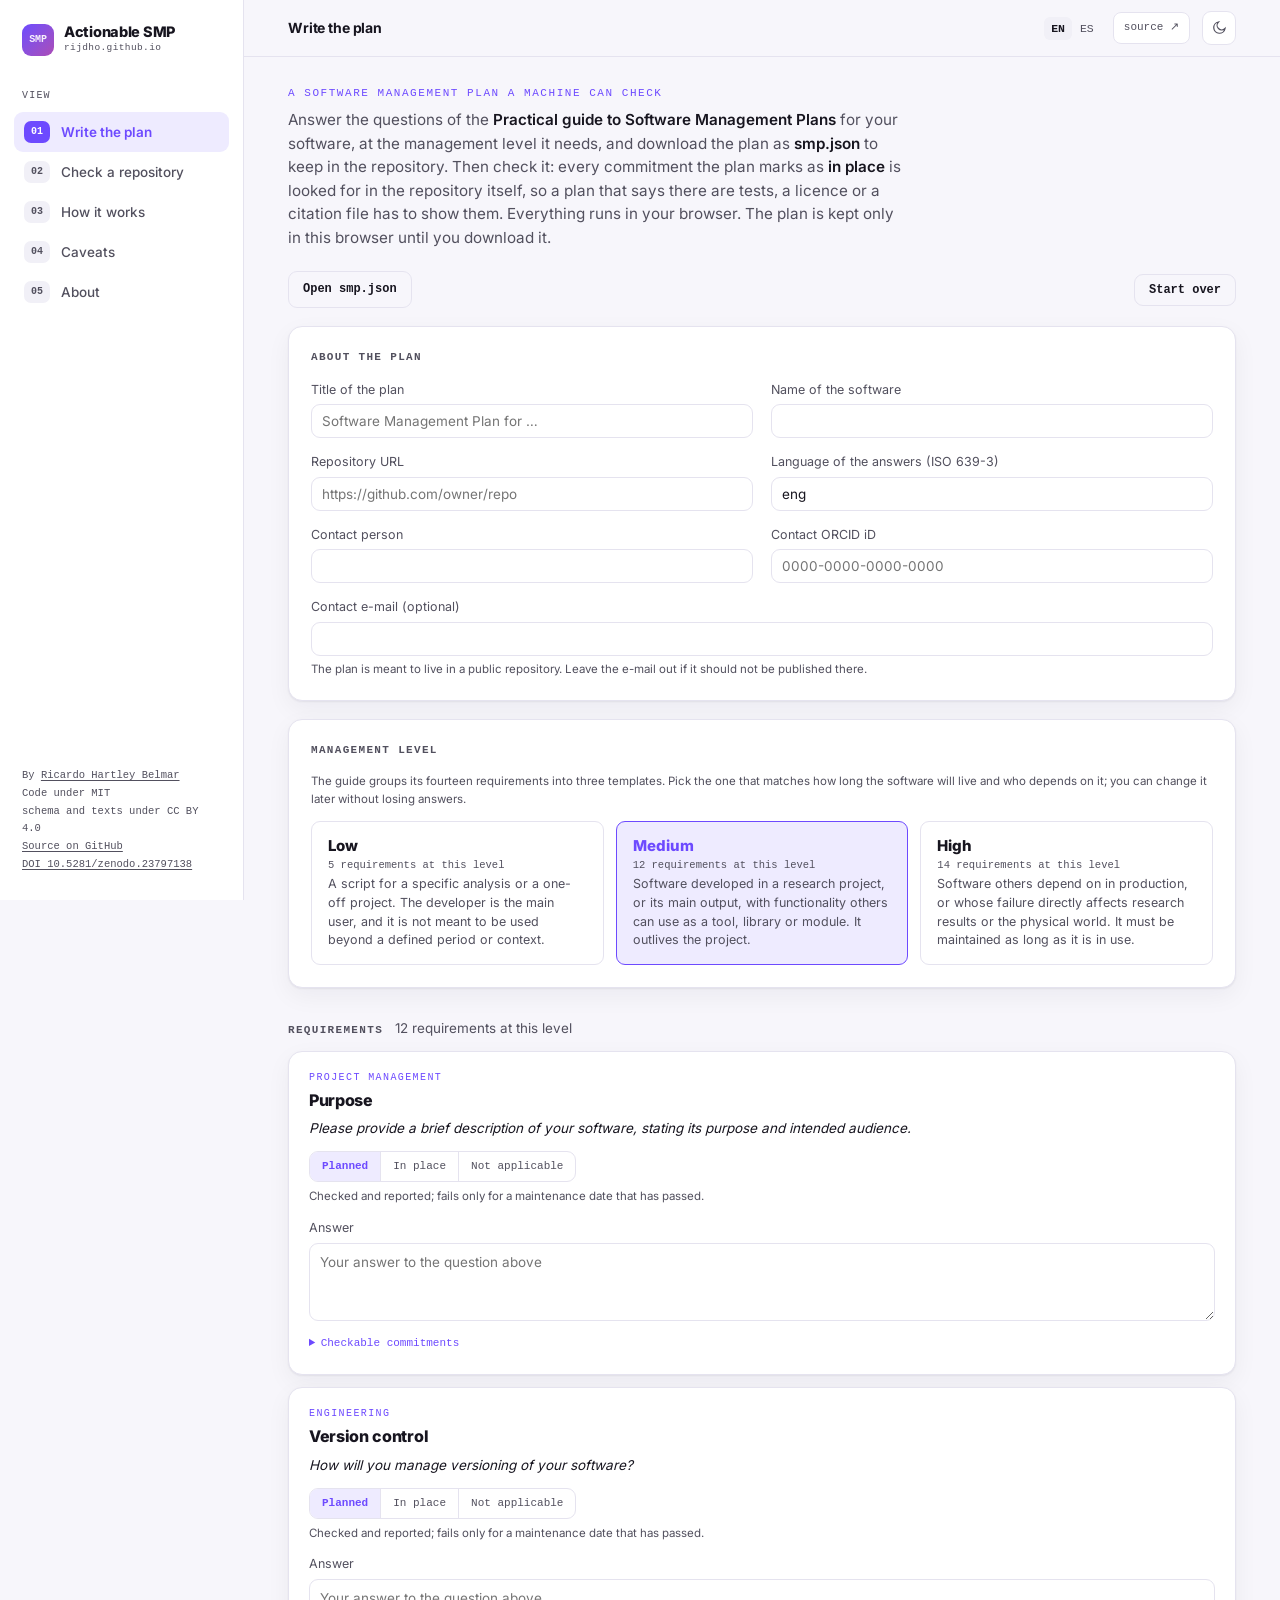
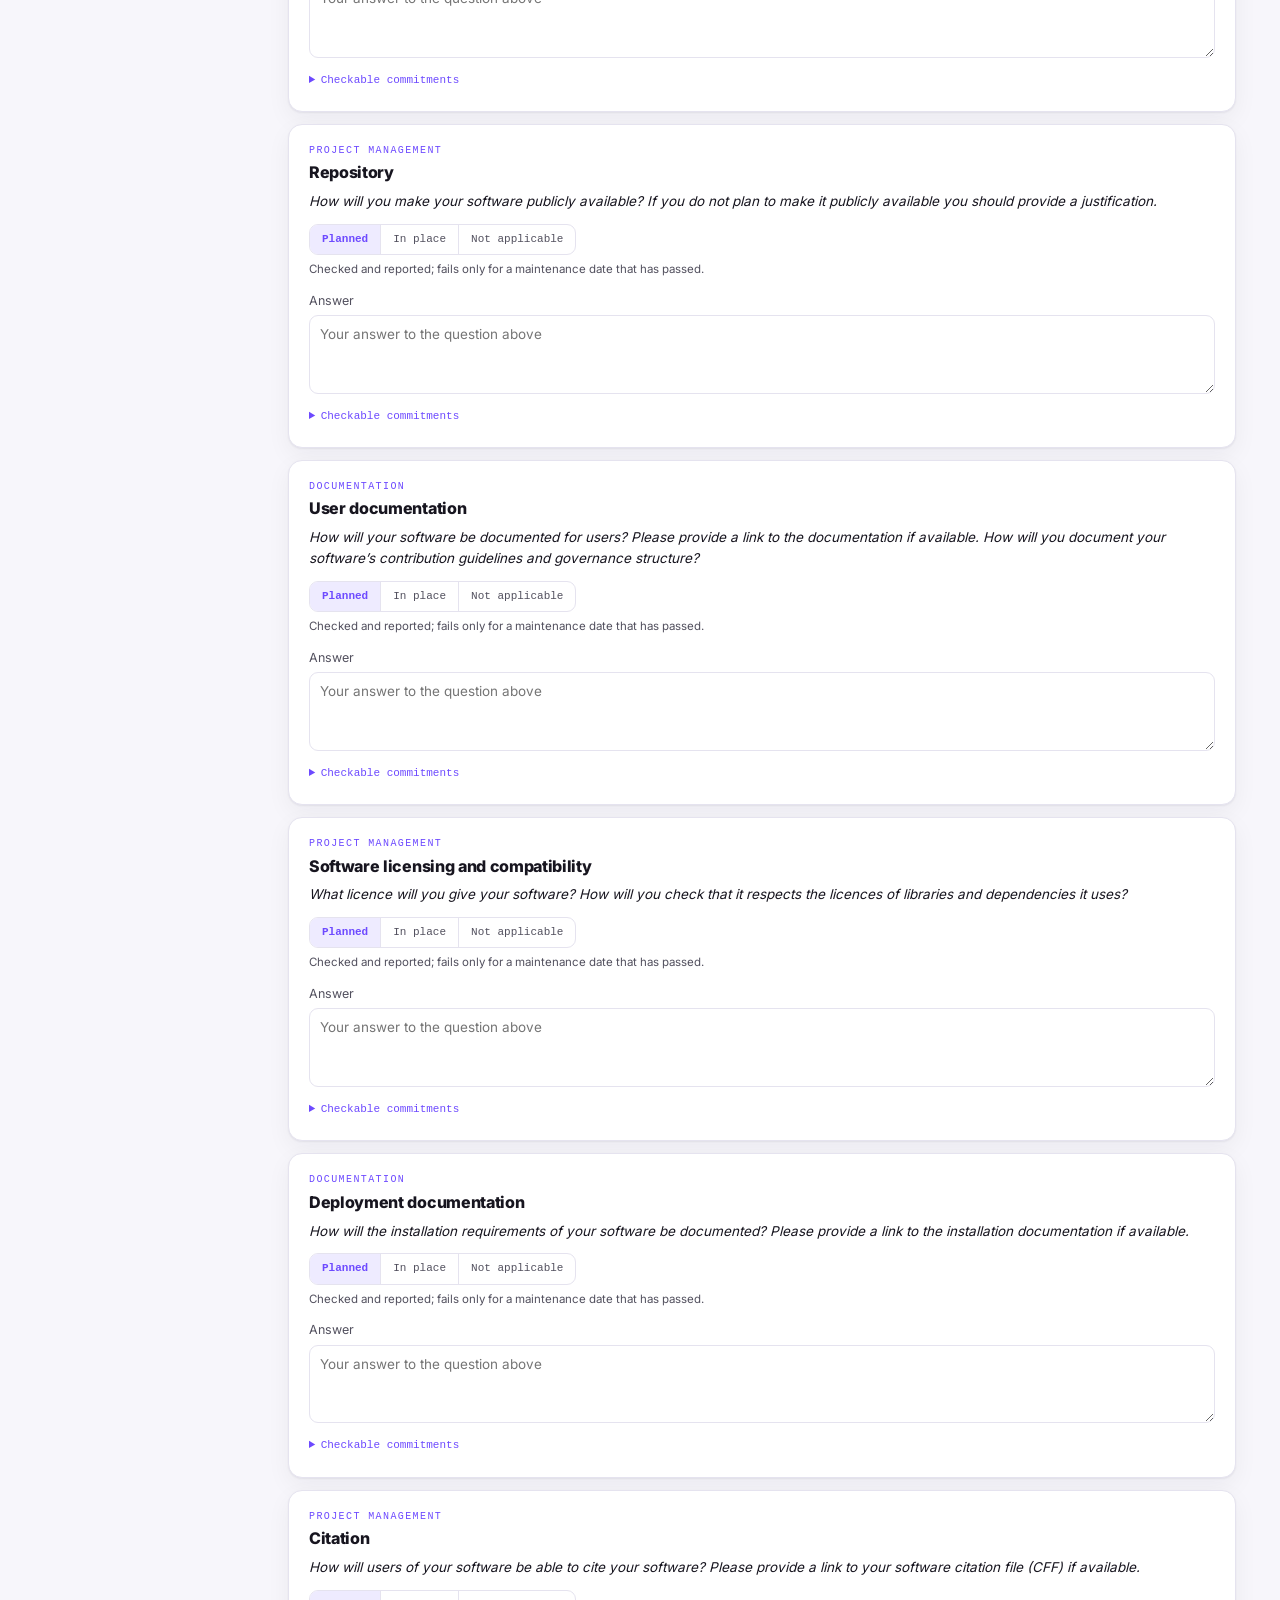
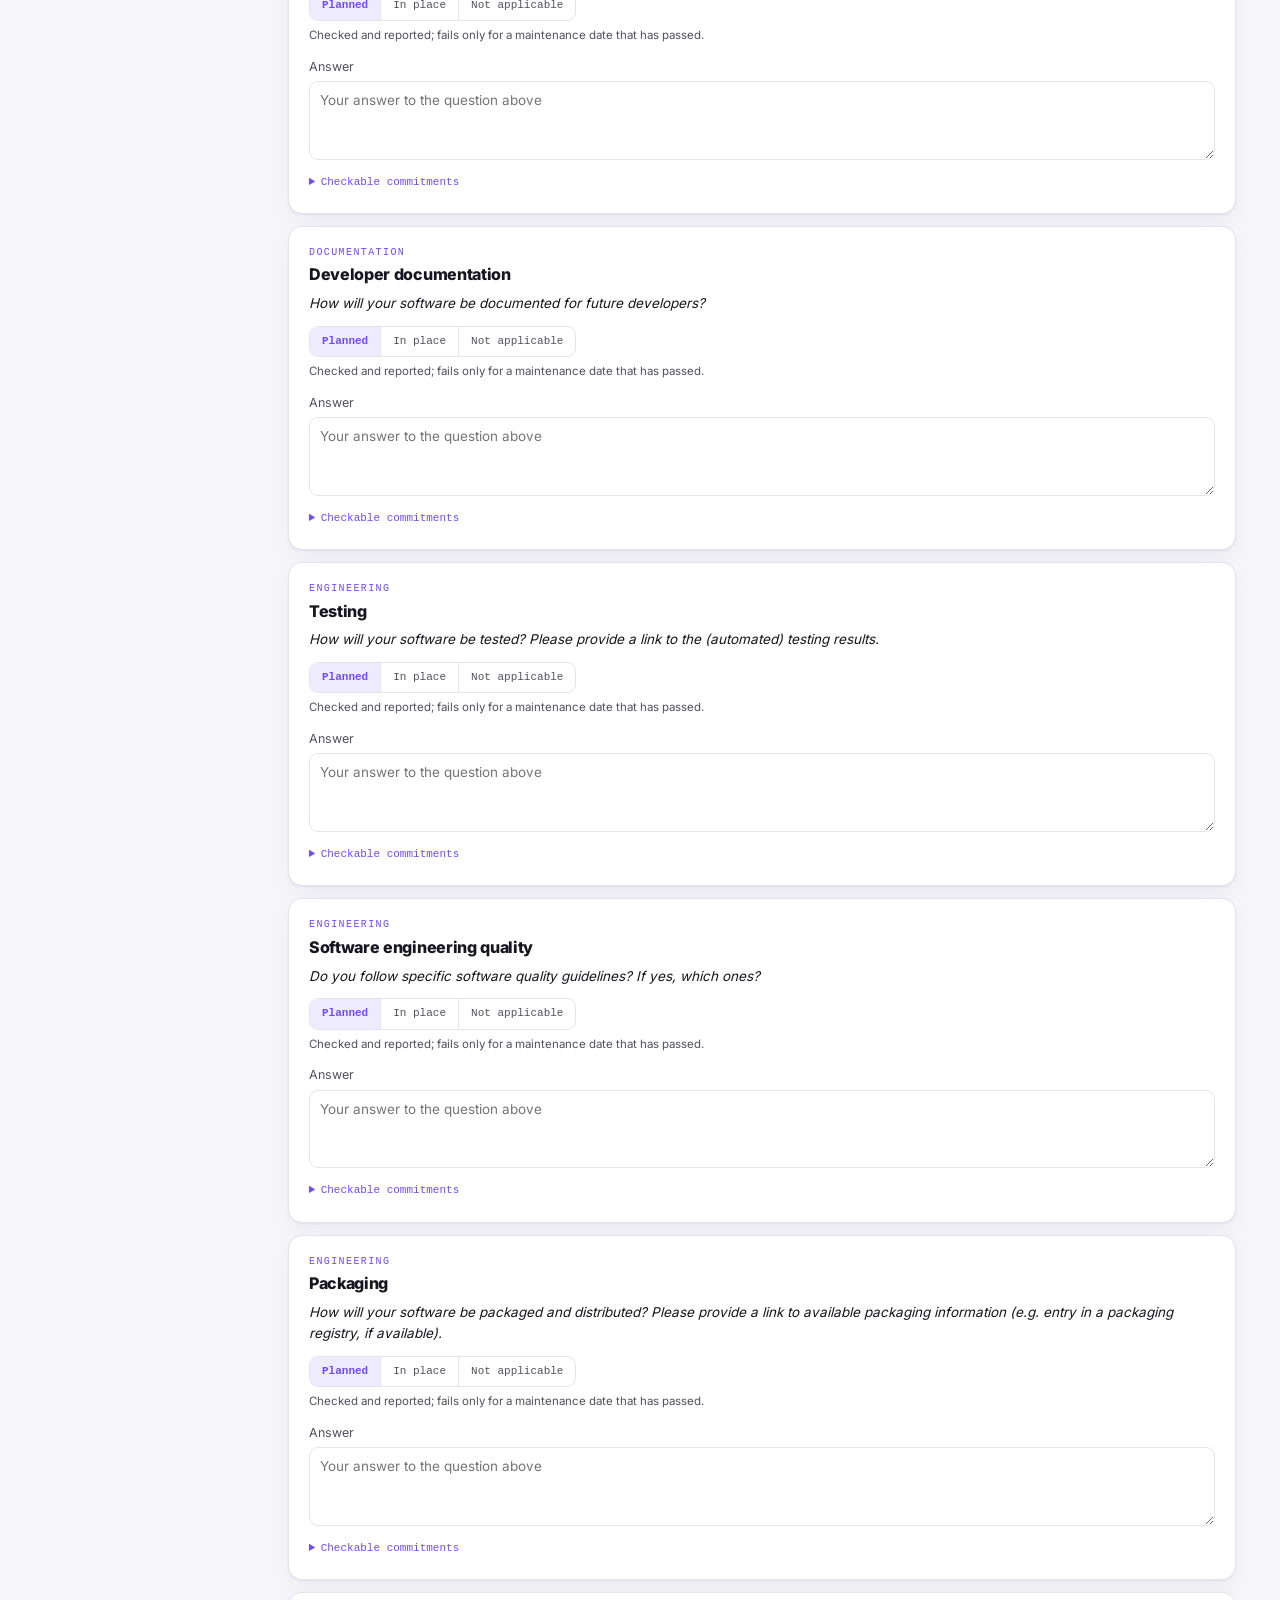
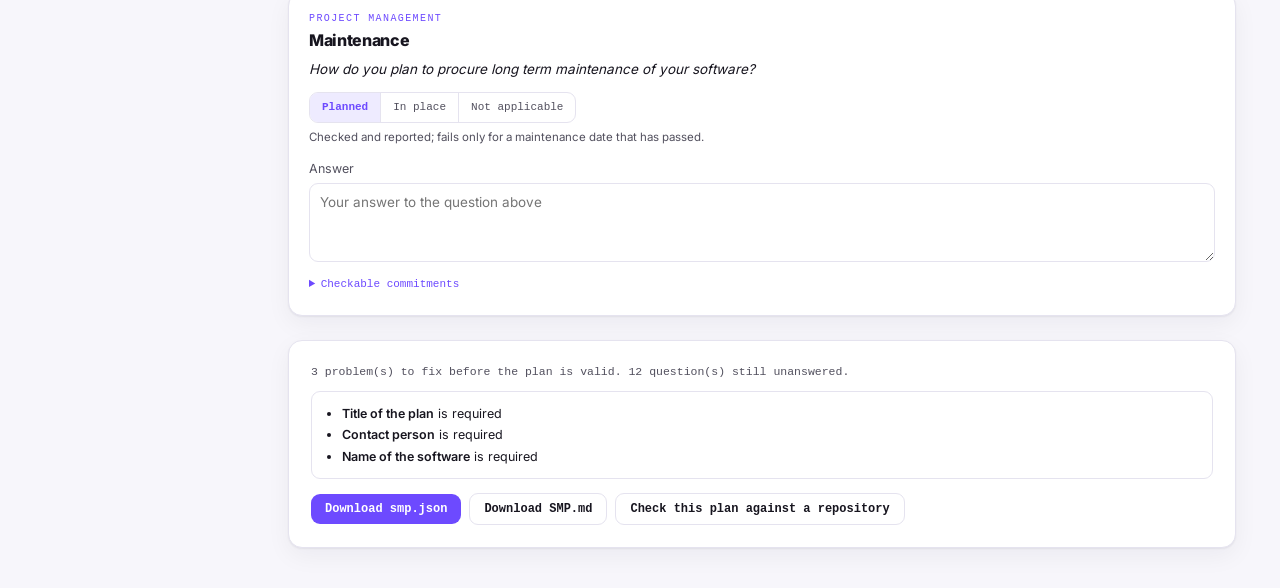
==== commit 20bc4ea7: "Add the Zenodo DOI, and retire the texts written for the private repository Concept DOI 10.5281/zeno" ====
--- a/index.html
+++ b/index.html
@@ -23,9 +23,9 @@
         content="Write a Software Management Plan as a machine-readable smp.json, following the Practical guide to Software Management Plans, and check what the plan promises against what the repository actually shows." />
   <link rel="icon" href="data:image/svg+xml,%3Csvg xmlns='http://www.w3.org/2000/svg' viewBox='0 0 32 32'%3E%3Crect width='32' height='32' rx='7' fill='%236d4aff'/%3E%3Ctext x='16' y='21' font-size='11' text-anchor='middle' fill='%23ffffff' font-family='monospace' font-weight='bold'%3ESMP%3C/text%3E%3C/svg%3E" />
   <!-- The shared look (a synced copy of the house style), then this tool's own styles. -->
-  <link rel="stylesheet" href="./house/house.css?v=18" />
-  <link rel="stylesheet" href="./style.css?v=18" />
-  <script src="./src/theme-boot.js?v=18"></script>
+  <link rel="stylesheet" href="./house/house.css?v=20" />
+  <link rel="stylesheet" href="./style.css?v=20" />
+  <script src="./src/theme-boot.js?v=20"></script>
 </head>
 <body>
   <div class="app" id="app">
@@ -54,7 +54,8 @@
         <span data-i18n-html="rail.by">By <a href="https://rijdho.github.io" target="_blank" rel="noreferrer">Ricardo Hartley Belmar</a></span><br />
         <span data-i18n="rail.license.code">Code under MIT</span><br />
         <span data-i18n="rail.license.data">schema and texts under CC BY 4.0</span><br />
-        <a href="https://github.com/rijdho/smp-template" target="_blank" rel="noreferrer" data-i18n="rail.source">Source on GitHub</a>
+        <a href="https://github.com/rijdho/smp-template" target="_blank" rel="noreferrer" data-i18n="rail.source">Source on GitHub</a><br />
+        <a href="https://doi.org/10.5281/zenodo.23797138" target="_blank" rel="noreferrer">DOI 10.5281/zenodo.23797138</a>
       </div>
     </aside>
     <button class="rail-backdrop" id="rail-backdrop" type="button" tabindex="-1" aria-hidden="true"></button>
@@ -182,7 +183,7 @@
               <h2 class="panel-title" data-i18n="check.action.title">Run the same check in CI</h2>
               <p class="hint" data-i18n="check.action.lede"></p>
               <pre class="code"><code>- uses: actions/checkout@v4
-- uses: rijdho/smp-template@main
+- uses: rijdho/smp-template@v0.1.0
   with:
     plan: smp.json</code></pre>
             </section>
@@ -235,6 +236,6 @@
       </main>
     </div>
   </div>
-  <script type="module" src="./src/app.js?v=18"></script>
+  <script type="module" src="./src/app.js?v=20"></script>
 </body>
 </html>
